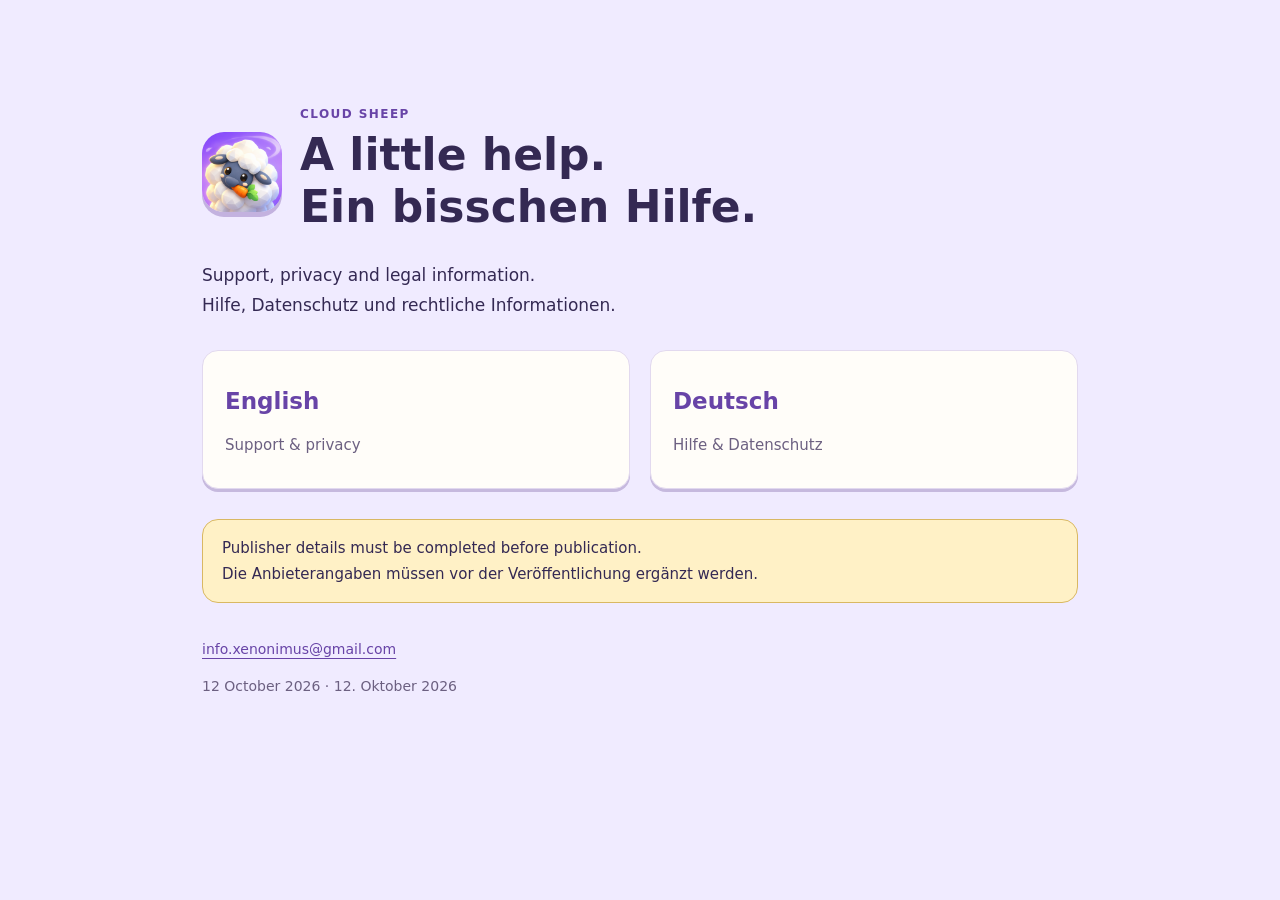
==== index.html @ e7a51f6b "add policy" ====
<!doctype html>
<html lang="en"><head><meta charset="utf-8"><meta name="viewport" content="width=device-width, initial-scale=1">
<meta name="robots" content="noindex, nofollow"><meta name="referrer" content="no-referrer">
<meta http-equiv="Content-Security-Policy" content="default-src 'none'; img-src 'self'; style-src 'self'; base-uri 'none'; form-action 'none'">
<title>Cloud Sheep — Support · Hilfe</title><link rel="icon" href="assets/icon.png"><link rel="stylesheet" href="assets/style.css">
<link rel="alternate" hreflang="en" href="https://dkkdark.github.io/en/"><link rel="alternate" hreflang="de" href="https://dkkdark.github.io/de/">
<link rel="alternate" hreflang="x-default" href="https://dkkdark.github.io/"></head><body>
<main class="landing"><header><div class="brand"><img src="assets/icon.png" alt="" width="80" height="80"><div><div class="eyebrow">Cloud Sheep</div><h1>A little help.<br>Ein bisschen Hilfe.</h1></div></div></header>
<p>Support, privacy and legal information.<br><span lang="de">Hilfe, Datenschutz und rechtliche Informationen.</span></p>
<nav class="choices" aria-label="Choose language / Sprache wählen"><a class="choice" href="en/" lang="en">English <span>Support & privacy</span></a><a class="choice" href="de/" lang="de">Deutsch <span>Hilfe & Datenschutz</span></a></nav>
<aside class="notice">Publisher details must be completed before publication.<br><span lang="de">Die Anbieterangaben müssen vor der Veröffentlichung ergänzt werden.</span></aside>
<footer><a href="mailto:info.xenonimus@gmail.com">info.xenonimus@gmail.com</a><p>12 October 2026 · 12. Oktober 2026</p></footer></main></body></html>
---- assets/style.css ----
:root{color-scheme:light;--ink:#342953;--muted:#6c6081;--paper:#fffdf9;--accent:#6844a7;--line:#e2d9ef;--bg:#f0ebff}
*{box-sizing:border-box}html{scroll-behavior:smooth}body{margin:0;background:var(--bg);color:var(--ink);font:17px/1.75 system-ui,-apple-system,BlinkMacSystemFont,"Segoe UI",sans-serif}a{color:var(--accent);text-underline-offset:4px;overflow-wrap:anywhere}a:hover{color:#48257c}a:focus-visible{outline:3px solid #8b61cd;outline-offset:5px;border-radius:3px}main{width:min(920px,100%);padding:32px 22px 70px;margin:auto}header{padding:18px 0 8px}.brand{display:flex;align-items:center;gap:18px}.brand img{width:80px;height:80px;border-radius:22px;box-shadow:0 5px 0 #c3b2df}h1{font-size:clamp(30px,6vw,44px);line-height:1.18;margin:4px 0 8px}h2{font-size:29px;line-height:1.25;margin:0 0 24px}h3{font-size:20px;line-height:1.4;margin:30px 0 10px}p{margin:12px 0}.meta{color:var(--muted);font-size:14px}.eyebrow{color:var(--accent);font-size:12px;letter-spacing:.12em;text-transform:uppercase;font-weight:800}.languages{display:flex;gap:10px;flex-wrap:wrap;margin:24px 0 10px}.languages a,.choice{display:inline-block;text-decoration:none;font-weight:750;background:var(--paper);border:1px solid var(--line);border-radius:16px;padding:10px 20px;box-shadow:0 3px 0 #c6b9de}.languages [aria-current]{background:#6b47ab;color:white}.notice{padding:15px 19px;margin:24px 0;background:#fff1c6;border:1px solid #d9b863;border-radius:16px;font-size:15px}nav.contents{display:flex;flex-wrap:wrap;gap:10px 20px;margin:22px 0}section{background:var(--paper);border:1px solid var(--line);border-radius:26px;margin:26px 0;padding:34px;scroll-margin-top:24px;box-shadow:0 5px 0 #e0d6ef}.summary{padding:18px 22px;border-radius:18px;background:#eee7fb;border-left:5px solid #9071c1}.summary p{margin-bottom:0}.personal{background:#fff1c6;padding:2px 4px;box-decoration-break:clone;-webkit-box-decoration-break:clone}.faq{border-top:1px solid var(--line);margin-top:24px}li{margin:10px 0}code{font-family:ui-monospace,monospace;font-size:.88em;overflow-wrap:anywhere}footer{font-size:14px;color:var(--muted);padding-top:10px}.choices{display:grid;grid-template-columns:repeat(2,minmax(0,1fr));gap:20px;margin:30px 0}.choice{padding:30px 22px;font-size:23px}.choice span{display:block;font-size:15px;font-weight:500;color:var(--muted);margin-top:10px}.choice:hover{transform:translateY(-2px)}.landing{margin-top:6vh}.skip{position:absolute;left:12px;top:-100px;background:white;padding:12px;z-index:10}.skip:focus{top:12px}
@media(max-width:560px){main{padding:18px 14px 50px}section{padding:25px 20px;border-radius:21px}.brand img{width:64px;height:64px;border-radius:18px}.brand{gap:14px}h2{font-size:25px}.choices{grid-template-columns:1fr}.landing{margin-top:3vh}}
@media(prefers-reduced-motion:reduce){html{scroll-behavior:auto}.choice:hover{transform:none}}
@media print{body{background:white;font-size:11pt}main{width:100%;padding:0}section{box-shadow:none;border:0;padding:0}header img,nav,.skip{display:none}h2,h3{break-after:avoid}.personal{background:#fff1c6}a{color:inherit}}
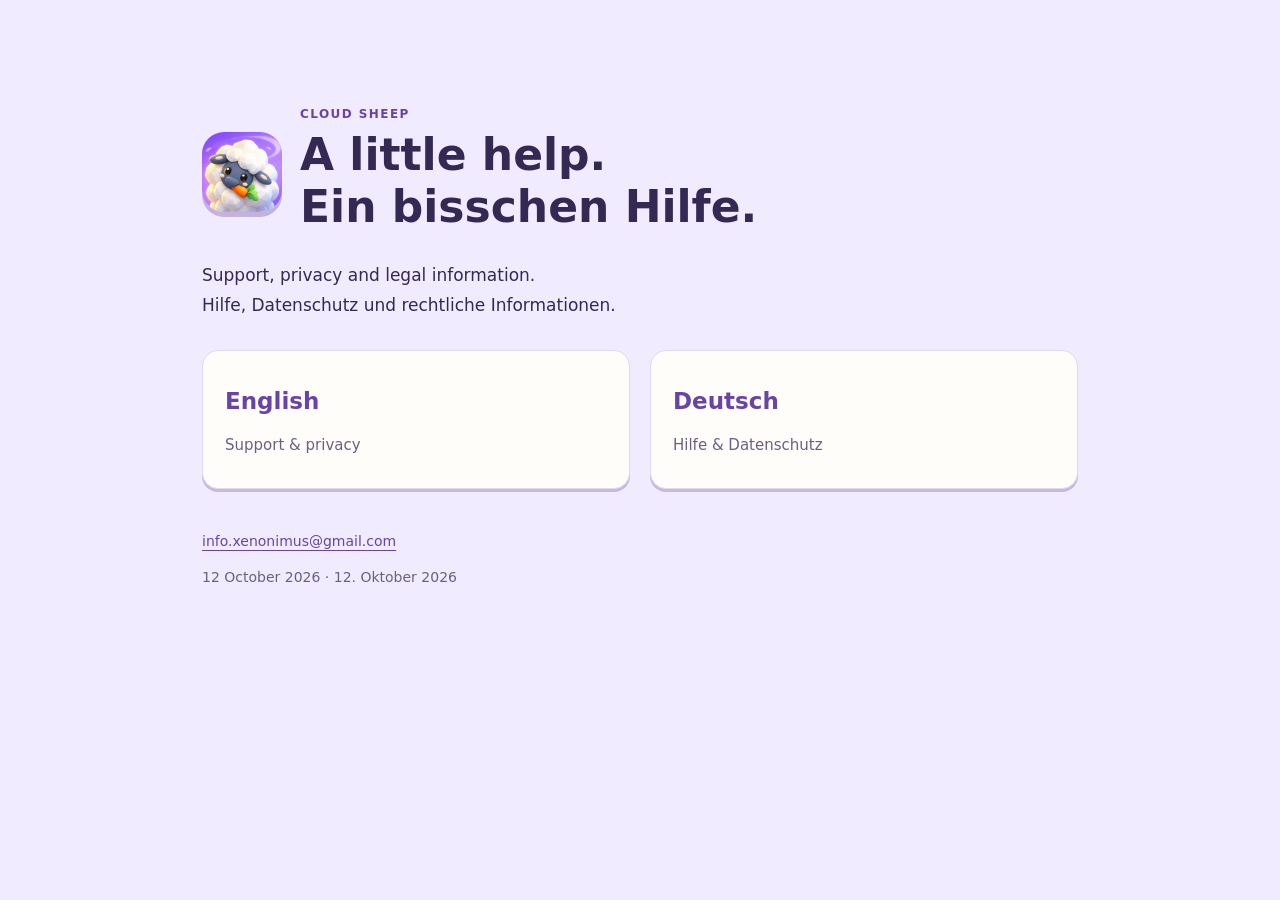
==== commit c89e9a4a: "add policy" ====
--- a/index.html
+++ b/index.html
@@ -8,5 +8,4 @@
 <main class="landing"><header><div class="brand"><img src="assets/icon.png" alt="" width="80" height="80"><div><div class="eyebrow">Cloud Sheep</div><h1>A little help.<br>Ein bisschen Hilfe.</h1></div></div></header>
 <p>Support, privacy and legal information.<br><span lang="de">Hilfe, Datenschutz und rechtliche Informationen.</span></p>
 <nav class="choices" aria-label="Choose language / Sprache wählen"><a class="choice" href="en/" lang="en">English <span>Support & privacy</span></a><a class="choice" href="de/" lang="de">Deutsch <span>Hilfe & Datenschutz</span></a></nav>
-<aside class="notice">Publisher details must be completed before publication.<br><span lang="de">Die Anbieterangaben müssen vor der Veröffentlichung ergänzt werden.</span></aside>
 <footer><a href="mailto:info.xenonimus@gmail.com">info.xenonimus@gmail.com</a><p>12 October 2026 · 12. Oktober 2026</p></footer></main></body></html>
